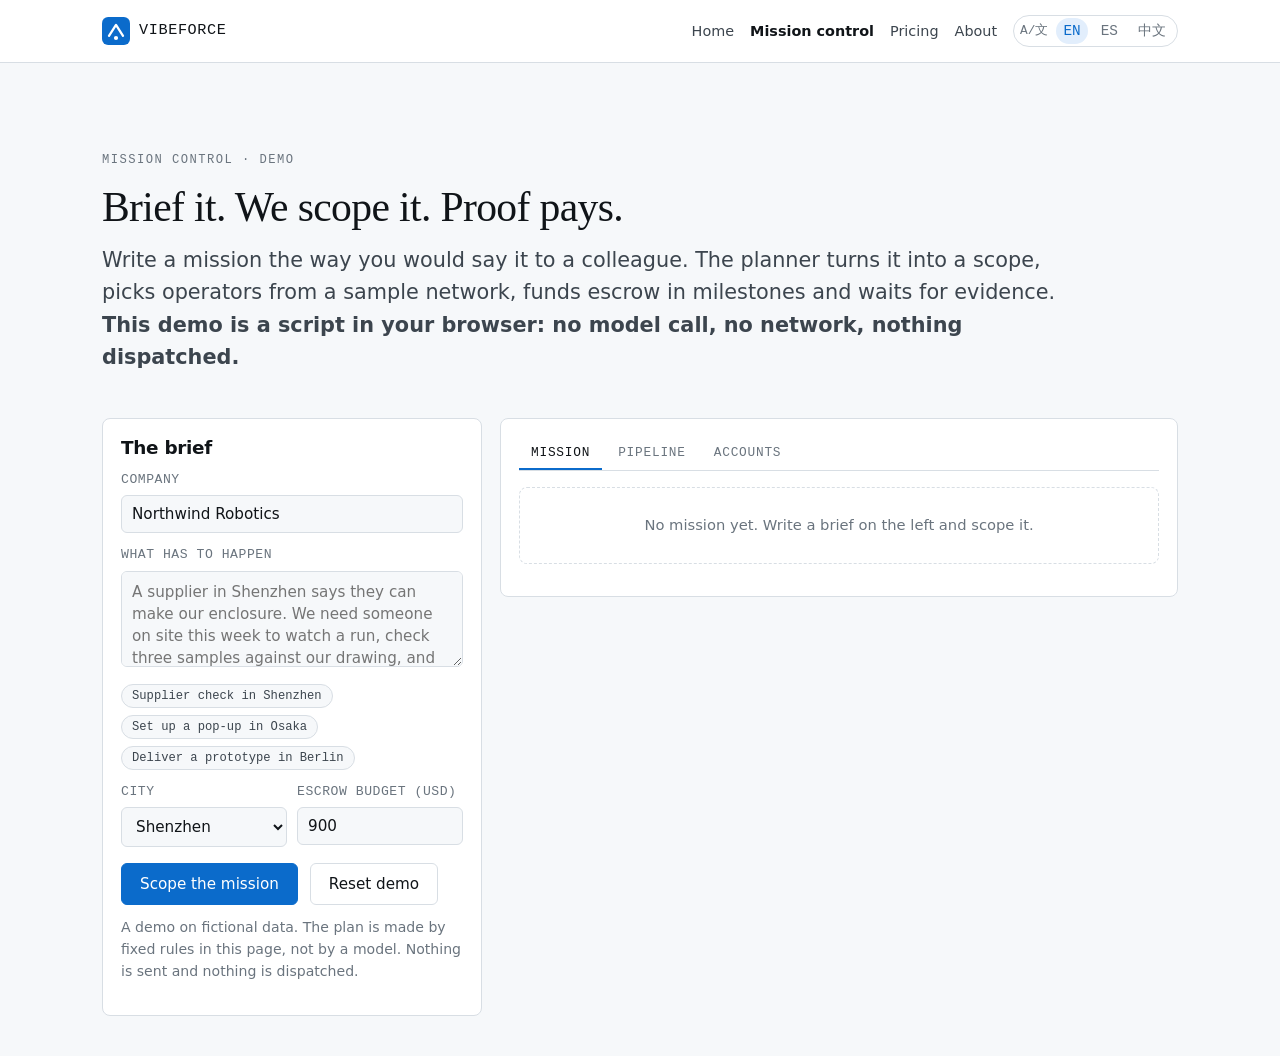
==== app/index.html @ 7dc22e91 "The site of vibeforce, from CommandAGI's seed (seed/drive/platform/org-vibeforce/sites/vibeforce) Co" ====
<!doctype html>
<html lang="en">
<head>
<meta charset="utf-8">
<meta name="viewport" content="width=device-width, initial-scale=1">
<meta http-equiv="Content-Security-Policy" content="default-src 'self'; script-src 'self'; style-src 'self' 'unsafe-inline'; img-src 'self' data:; connect-src 'none'; object-src 'none'; base-uri 'none'; form-action 'none'">
<title>Mission control | VibeForce</title>
<meta name="description" content="VibeForce mission control demo: brief a mission, get a scoped plan, a shortlist of operators, escrow milestones and an evidence pack, in your browser.">
<link rel="canonical" href="https://vibeforce.commandagi.app/app/">
<link rel="alternate" hreflang="en" href="https://vibeforce.commandagi.app/app/">
<link rel="alternate" hreflang="es" href="https://vibeforce.commandagi.app/es/app/">
<link rel="alternate" hreflang="zh-Hans" href="https://vibeforce.commandagi.app/zh/app/">
<link rel="stylesheet" href="../style.css">
<link rel="icon" href="../mark.svg" type="image/svg+xml">
</head>
<body class="app">
<a class="skip" href="#main">Skip to the content</a>
<header class="site-head">
  <div class="wrap">
    <a class="brand" href="../index.html"><img src="../mark.svg" alt="" width="28" height="28">vibeforce</a>
    <nav class="site-nav" aria-label="Site">
      <a href="../index.html">Home</a>
      <a href="index.html" aria-current="page">Mission control</a>
      <a href="../index.html#pricing">Pricing</a>
      <a href="../about.html">About</a>
      <span class="lang" aria-label="Language">
        <span class="glyph" aria-hidden="true">A/文</span>
        <a href="index.html" aria-current="true" hreflang="en" lang="en">EN</a>
        <a href="../es/app/" hreflang="es" lang="es">ES</a>
        <a href="../zh/app/" hreflang="zh-Hans" lang="zh-Hans">中文</a>
      </span>
    </nav>
  </div>
</header>

<main id="main" class="wrap">
  <section class="hero" style="padding-bottom:24px">
    <p class="eyebrow">Mission control · demo</p>
    <h1 style="font-size:clamp(1.8rem,4vw,2.6rem)">Brief it. We scope it. Proof pays.</h1>
    <p class="lede">Write a mission the way you would say it to a colleague. The planner turns it into a scope, picks operators from a sample network, funds escrow in milestones and waits for evidence. <strong>This demo is a script in your browser: no model call, no network, nothing dispatched.</strong></p>
  </section>

  <div class="mc">
    <div class="panel" aria-labelledby="brief-title">
      <h2 id="brief-title">The brief</h2>
      <label for="company">Company</label>
      <input id="company" name="company" type="text" value="Northwind Robotics" autocomplete="off" spellcheck="false">
      <label for="brief">What has to happen</label>
      <textarea id="brief" name="brief" placeholder="A supplier in Shenzhen says they can make our enclosure. We need someone on site this week to watch a run, check three samples against our drawing, and photograph the packing line."></textarea>
      <div class="chips" id="chips" aria-label="Examples"></div>
      <div class="row">
        <div>
          <label for="city">City</label>
          <select id="city"></select>
        </div>
        <div>
          <label for="budget">Escrow budget (USD)</label>
          <input id="budget" name="budget" type="number" min="50" step="50" value="900">
        </div>
      </div>
      <div class="btns" style="margin-top:16px">
        <button class="btn primary" id="plan" type="button">Scope the mission</button>
        <button class="btn" id="reset" type="button">Reset demo</button>
      </div>
      <p class="small muted" id="form-note" style="margin-top:12px"></p>
    </div>

    <div class="panel">
      <div class="tabs" role="tablist" aria-label="Views">
        <button role="tab" id="tab-plan" aria-controls="view" aria-selected="true" type="button">Mission</button>
        <button role="tab" id="tab-pipe" aria-controls="view" aria-selected="false" type="button">Pipeline</button>
        <button role="tab" id="tab-acc" aria-controls="view" aria-selected="false" type="button">Accounts</button>
      </div>
      <div id="view" role="tabpanel"></div>
    </div>
  </div>
</main>

<div class="toast" id="toast" role="status" aria-live="polite"></div>
<script src="app.js"></script>
</body>
</html>
---- style.css ----
/* VibeForce's site. One stylesheet for every page and every locale. */

:root {
  --ink: #101418;
  --ink-soft: #3c454e;
  --muted: #6a747e;
  --line: #d8dee4;
  --paper: #f6f8fa;
  --card: #ffffff;
  --soft: #eef2f5;
  --accent: #0b6bcb;
  --accent-soft: #e2eefc;
  --good: #0f7a4a;
  --warn: #a4540a;
  --bad: #a51f2f;
  --mono: ui-monospace, SFMono-Regular, "SF Mono", Menlo, Consolas, "Liberation Mono", monospace;
  --sans: system-ui, -apple-system, "Segoe UI", Roboto, "Helvetica Neue", Arial, sans-serif;
  --serif: Georgia, "Times New Roman", serif;
  --max: 1120px;
}

@media (prefers-color-scheme: dark) {
  :root {
    --ink: #eef2f6;
    --ink-soft: #c3ccd4;
    --muted: #8c98a3;
    --line: #2a323a;
    --paper: #0d1116;
    --card: #141a21;
    --soft: #1b232b;
    --accent: #5aa8ff;
    --accent-soft: #12263c;
    --good: #4cc38a;
    --warn: #e3a45a;
    --bad: #ff7a8a;
  }
}

* { box-sizing: border-box; }

html { color-scheme: light dark; }

body {
  margin: 0;
  background: var(--paper);
  color: var(--ink);
  font-family: var(--sans);
  font-size: 17px;
  line-height: 1.55;
  -webkit-text-size-adjust: 100%;
}

a { color: var(--accent); text-decoration-thickness: 1px; text-underline-offset: 2px; }
a:hover { text-decoration-thickness: 2px; }

h1, h2, h3 { line-height: 1.15; letter-spacing: -0.015em; margin: 0 0 0.5em; }
h1 { font-family: var(--serif); font-weight: 400; font-size: clamp(2.1rem, 5vw, 3.6rem); }
h2 { font-family: var(--serif); font-weight: 400; font-size: clamp(1.5rem, 3vw, 2.1rem); }
h3 { font-size: 1.05rem; }

p { margin: 0 0 1em; }

.wrap { max-width: var(--max); margin: 0 auto; padding: 0 22px; }

.skip {
  position: absolute; left: -9999px; top: 0; background: var(--card); color: var(--ink);
  padding: 10px 14px; z-index: 10; border: 1px solid var(--line);
}
.skip:focus { left: 12px; top: 12px; }

/* head */
.site-head { border-bottom: 1px solid var(--line); background: var(--card); }
.site-head .wrap { display: flex; align-items: center; gap: 18px; min-height: 62px; flex-wrap: wrap; padding-block: 8px; }
.brand { display: inline-flex; align-items: center; gap: 9px; font-family: var(--mono); font-size: 0.95rem; letter-spacing: 0.04em; text-transform: uppercase; color: var(--ink); text-decoration: none; }
.brand img { display: block; }
.site-nav { display: flex; gap: 4px 16px; flex-wrap: wrap; margin-inline-start: auto; align-items: center; }
.site-nav a { color: var(--ink-soft); text-decoration: none; font-size: 0.9rem; padding: 4px 0; }
.site-nav a:hover { color: var(--ink); text-decoration: underline; }
.site-nav a[aria-current="page"] { color: var(--ink); font-weight: 600; }

.lang { display: inline-flex; align-items: center; gap: 6px; font-family: var(--mono); font-size: 0.8rem; border: 1px solid var(--line); border-radius: 999px; padding: 2px 4px; }
.lang a { padding: 2px 7px; border-radius: 999px; color: var(--muted); text-decoration: none; }
.lang a[aria-current="true"] { background: var(--accent-soft); color: var(--accent); }
.lang .glyph { color: var(--muted); padding-inline: 2px; }

/* hero */
.hero { padding: clamp(40px, 8vw, 88px) 0 clamp(28px, 5vw, 48px); }
.hero h1 { margin-bottom: 0.3em; }
.hero h1 .thin { display: block; font-style: italic; color: var(--muted); font-size: 0.72em; }
.hero .lede { font-size: clamp(1.05rem, 2vw, 1.3rem); color: var(--ink-soft); max-width: 46em; }
.eyebrow { font-family: var(--mono); font-size: 0.76rem; letter-spacing: 0.12em; text-transform: uppercase; color: var(--muted); margin-bottom: 14px; }
.btns { display: flex; gap: 12px; flex-wrap: wrap; margin: 22px 0 10px; }
.btn { display: inline-flex; align-items: center; gap: 8px; border: 1px solid var(--line); background: var(--card); color: var(--ink); border-radius: 6px; padding: 11px 18px; font-size: 0.95rem; text-decoration: none; cursor: pointer; font-family: inherit; }
.btn:hover { border-color: var(--muted); }
.btn.primary { background: var(--accent); border-color: var(--accent); color: #fff; }
.btn.primary:hover { filter: brightness(1.06); }
.btn.small { padding: 6px 11px; font-size: 0.85rem; }
.notice { border: 1px solid var(--line); border-inline-start: 3px solid var(--accent); background: var(--card); padding: 12px 15px; border-radius: 6px; font-size: 0.9rem; color: var(--ink-soft); }

/* sections */
section { padding: clamp(28px, 5vw, 52px) 0; border-top: 1px solid var(--line); }
section:first-of-type { border-top: 0; }
.section-head { max-width: 46em; margin-bottom: 26px; }
.grid { display: grid; gap: 16px; }
.grid.two { grid-template-columns: repeat(auto-fit, minmax(280px, 1fr)); }
.grid.three { grid-template-columns: repeat(auto-fit, minmax(240px, 1fr)); }
.card { background: var(--card); border: 1px solid var(--line); border-radius: 8px; padding: 20px; }
.card h3 { margin-bottom: 6px; }
.card p { color: var(--ink-soft); font-size: 0.94rem; margin-bottom: 0; }
.card .num { font-family: var(--mono); font-size: 0.78rem; color: var(--accent); display: block; margin-bottom: 10px; }

.steps { counter-reset: step; list-style: none; padding: 0; margin: 0; display: grid; gap: 12px; }
.steps li { display: grid; grid-template-columns: 34px 1fr; gap: 12px; align-items: start; background: var(--card); border: 1px solid var(--line); border-radius: 8px; padding: 16px; }
.steps .n { font-family: var(--mono); color: var(--accent); font-size: 0.85rem; padding-top: 2px; }
.steps strong { display: block; }
.steps span.body { color: var(--ink-soft); font-size: 0.94rem; }

table { width: 100%; border-collapse: collapse; font-size: 0.92rem; }
th, td { text-align: start; padding: 9px 10px; border-bottom: 1px solid var(--line); vertical-align: top; }
th { font-family: var(--mono); font-size: 0.75rem; letter-spacing: 0.08em; text-transform: uppercase; color: var(--muted); font-weight: 500; }

.plans { display: grid; grid-template-columns: repeat(auto-fit, minmax(230px, 1fr)); gap: 16px; }
.plan { background: var(--card); border: 1px solid var(--line); border-radius: 8px; padding: 20px; display: flex; flex-direction: column; }
.plan.featured { border-color: var(--accent); box-shadow: 0 0 0 1px var(--accent) inset; }
.plan .price { font-family: var(--serif); font-size: 2rem; margin: 6px 0 2px; }
.plan .per { font-size: 0.85rem; color: var(--muted); margin-bottom: 14px; }
.plan ul { margin: 0 0 18px; padding-inline-start: 18px; color: var(--ink-soft); font-size: 0.92rem; }
.plan ul li { margin-bottom: 5px; }
.plan .btn { margin-top: auto; justify-content: center; }

details { border-bottom: 1px solid var(--line); padding: 12px 0; }
details summary { cursor: pointer; font-weight: 600; }
details p { margin: 10px 0 0; color: var(--ink-soft); }

.mono { font-family: var(--mono); font-size: 0.86em; }
.muted { color: var(--muted); }
.small { font-size: 0.88rem; }
.tag { display: inline-block; font-family: var(--mono); font-size: 0.72rem; letter-spacing: 0.06em; text-transform: uppercase; border: 1px solid var(--line); border-radius: 999px; padding: 1px 8px; color: var(--muted); }

/* footer */
.site-foot { border-top: 1px solid var(--line); background: var(--card); padding: 34px 0 44px; color: var(--ink-soft); font-size: 0.9rem; }
.site-foot .cols { display: grid; grid-template-columns: repeat(auto-fit, minmax(200px, 1fr)); gap: 22px; }
.site-foot h4 { font-family: var(--mono); font-size: 0.72rem; letter-spacing: 0.1em; text-transform: uppercase; color: var(--muted); margin: 0 0 10px; }
.site-foot ul { list-style: none; margin: 0; padding: 0; }
.site-foot li { margin-bottom: 6px; }
.site-foot a { color: var(--ink-soft); text-decoration: none; }
.site-foot a:hover { color: var(--ink); text-decoration: underline; }
.site-foot .fine { margin-top: 26px; padding-top: 18px; border-top: 1px solid var(--line); color: var(--muted); font-size: 0.82rem; }

/* the agent-team block: generated by scripts/seed/people/personas.mjs */

/* mission control (app/) */
body.app { min-height: 100vh; }
.mc { display: grid; grid-template-columns: minmax(280px, 380px) 1fr; gap: 18px; padding-bottom: 40px; align-items: start; }
@media (max-width: 880px) { .mc { grid-template-columns: 1fr; } }
.panel { background: var(--card); border: 1px solid var(--line); border-radius: 8px; padding: 18px; }
.panel h2 { font-size: 1.15rem; font-family: var(--sans); font-weight: 650; margin-bottom: 12px; }
.panel h3 { font-size: 0.95rem; }
label { display: block; font-size: 0.82rem; font-family: var(--mono); letter-spacing: 0.04em; text-transform: uppercase; color: var(--muted); margin: 12px 0 5px; }
input, textarea, select {
  width: 100%; font-family: inherit; font-size: 0.95rem; color: var(--ink); background: var(--paper);
  border: 1px solid var(--line); border-radius: 6px; padding: 9px 10px;
}
textarea { min-height: 96px; resize: vertical; line-height: 1.45; }
input:focus, textarea:focus, select:focus { outline: 2px solid var(--accent); outline-offset: 1px; }
.row { display: grid; grid-template-columns: 1fr 1fr; gap: 10px; }
.chips { display: flex; flex-wrap: wrap; gap: 7px; margin-top: 10px; }
.chip { font-family: var(--mono); font-size: 0.76rem; border: 1px solid var(--line); background: var(--paper); color: var(--ink-soft); border-radius: 999px; padding: 4px 10px; cursor: pointer; }
.chip:hover { border-color: var(--accent); color: var(--accent); }
.tabs { display: flex; gap: 4px; border-bottom: 1px solid var(--line); margin-bottom: 16px; flex-wrap: wrap; }
.tabs button { background: none; border: 0; border-bottom: 2px solid transparent; color: var(--muted); font-family: var(--mono); font-size: 0.8rem; letter-spacing: 0.06em; text-transform: uppercase; padding: 8px 12px; cursor: pointer; }
.tabs button[aria-selected="true"] { color: var(--ink); border-bottom-color: var(--accent); }
.empty { border: 1px dashed var(--line); border-radius: 8px; padding: 26px; text-align: center; color: var(--muted); font-size: 0.92rem; }

.mission { border: 1px solid var(--line); border-radius: 8px; background: var(--card); padding: 16px; margin-bottom: 12px; }
.mission .top { display: flex; gap: 10px; align-items: baseline; flex-wrap: wrap; }
.mission .id { font-family: var(--mono); font-size: 0.76rem; color: var(--muted); }
.mission h3 { margin: 4px 0 8px; }
.mission ul { margin: 6px 0 10px; padding-inline-start: 18px; font-size: 0.92rem; color: var(--ink-soft); }
.mission ul.check { list-style: none; padding-inline-start: 0; }
.mission ul.check li::before { content: "▢ "; color: var(--muted); font-family: var(--mono); }
.meta { display: flex; gap: 8px 16px; flex-wrap: wrap; font-size: 0.85rem; color: var(--muted); margin-bottom: 10px; }
.meta b { color: var(--ink-soft); font-weight: 600; }
.ops { display: grid; grid-template-columns: repeat(auto-fit, minmax(220px, 1fr)); gap: 10px; margin: 10px 0; }
.op { border: 1px solid var(--line); border-radius: 6px; padding: 12px; background: var(--paper); }
.op.pick { border-color: var(--accent); }
.op .nm { font-weight: 650; }
.op .why { font-size: 0.86rem; color: var(--ink-soft); margin-top: 4px; }
.score { font-family: var(--mono); font-size: 0.78rem; color: var(--accent); }

.board { display: grid; grid-template-columns: repeat(5, minmax(170px, 1fr)); gap: 10px; overflow-x: auto; padding-bottom: 6px; }
@media (max-width: 880px) { .board { grid-template-columns: repeat(5, minmax(210px, 1fr)); } }
.col { background: var(--soft); border: 1px solid var(--line); border-radius: 8px; padding: 10px; min-height: 120px; }
.col h4 { font-family: var(--mono); font-size: 0.72rem; letter-spacing: 0.08em; text-transform: uppercase; color: var(--muted); margin: 0 0 8px; display: flex; justify-content: space-between; }
.bcard { background: var(--card); border: 1px solid var(--line); border-radius: 6px; padding: 10px; margin-bottom: 8px; font-size: 0.85rem; }
.bcard .t { font-weight: 600; margin-bottom: 3px; }
.bcard .s { color: var(--muted); font-size: 0.78rem; }
.bcard button { margin-top: 8px; }
.timeline { list-style: none; margin: 8px 0 0; padding: 0; font-size: 0.86rem; }
.timeline li { padding: 4px 0 4px 14px; border-inline-start: 2px solid var(--line); position: relative; color: var(--ink-soft); }
.timeline li::before { content: ""; position: absolute; inset-inline-start: -5px; top: 12px; width: 8px; height: 8px; border-radius: 50%; background: var(--accent); }
.kv { display: grid; grid-template-columns: max-content 1fr; gap: 4px 14px; font-size: 0.9rem; }
.kv dt { color: var(--muted); }
.kv dd { margin: 0; }
.toast { position: fixed; inset-block-end: 18px; inset-inline: 0; margin: auto; width: max-content; max-width: 90vw; background: var(--ink); color: var(--paper); border-radius: 6px; padding: 10px 16px; font-size: 0.9rem; opacity: 0; transition: opacity 0.2s; pointer-events: none; }
.toast.show { opacity: 1; }

/* agent-team: generated by scripts/seed/people/personas.mjs */
.agent-team { max-width: 1120px; margin: 0 auto; padding: 48px 20px 72px; box-sizing: border-box; }
.agent-team * { box-sizing: border-box; }
.agent-team .at-eyebrow { margin: 0 0 8px; font-size: 0.8rem; letter-spacing: 0.08em; text-transform: uppercase; opacity: 0.75; }
.agent-team .at-lede { max-width: 44em; margin: 16px 0 0; }
.agent-team .at-group { margin-top: 40px; }
.agent-team .at-cards { display: grid; grid-template-columns: repeat(auto-fill, minmax(220px, 1fr)); gap: 28px 24px; margin-top: 16px; }
.agent-team .at-card { display: flex; flex-direction: column; gap: 6px; min-width: 0; }
.agent-team .at-card > a { color: inherit; text-decoration: none; display: flex; flex-direction: column; gap: 10px; }
.agent-team .at-card > a:hover h3 { text-decoration: underline; }
.agent-team .at-card img, .agent-team .at-profile img { width: 100%; height: auto; aspect-ratio: 4 / 5; object-fit: cover; border-radius: 10px; display: block; background: rgba(127, 127, 127, 0.15); }
.agent-team .at-card h3 { margin: 0; overflow-wrap: anywhere; }
.agent-team .at-title { margin: 0; font-weight: 600; opacity: 0.85; }
.agent-team .at-line { margin: 0; padding: 0; border: 0; background: none; }
.ai-badge { display: inline-block; vertical-align: middle; margin-left: 6px; padding: 1px 8px; border: 1px solid currentColor; border-radius: 999px; font-family: system-ui, sans-serif; font-size: 0.7rem; font-weight: 600; letter-spacing: 0.03em; line-height: 1.5; text-transform: none; white-space: nowrap; opacity: 0.85; }
.agent-team .at-note { margin: 0; font-size: 0.85rem; opacity: 0.75; }
.agent-team .at-disclosure { margin-top: 48px; padding: 20px; border: 1px solid rgba(127, 127, 127, 0.4); border-radius: 10px; }
.agent-team .at-profile { display: grid; grid-template-columns: minmax(0, 320px) minmax(0, 1fr); gap: 40px; align-items: start; }
.agent-team .at-profile h1 { margin-top: 0; overflow-wrap: anywhere; }
.agent-team .at-back { display: inline-block; margin-bottom: 24px; color: inherit; }
@media (max-width: 600px) {
  .agent-team { padding: 32px 16px 56px; }
  .agent-team .at-cards { grid-template-columns: minmax(0, 1fr); gap: 24px; }
  .agent-team .at-card > a { display: grid; grid-template-columns: 112px minmax(0, 1fr); gap: 14px; align-items: center; }
  .agent-team .at-profile { grid-template-columns: minmax(0, 1fr); gap: 24px; }
  .agent-team .at-profile img { max-width: 260px; }
}
/* end agent-team */
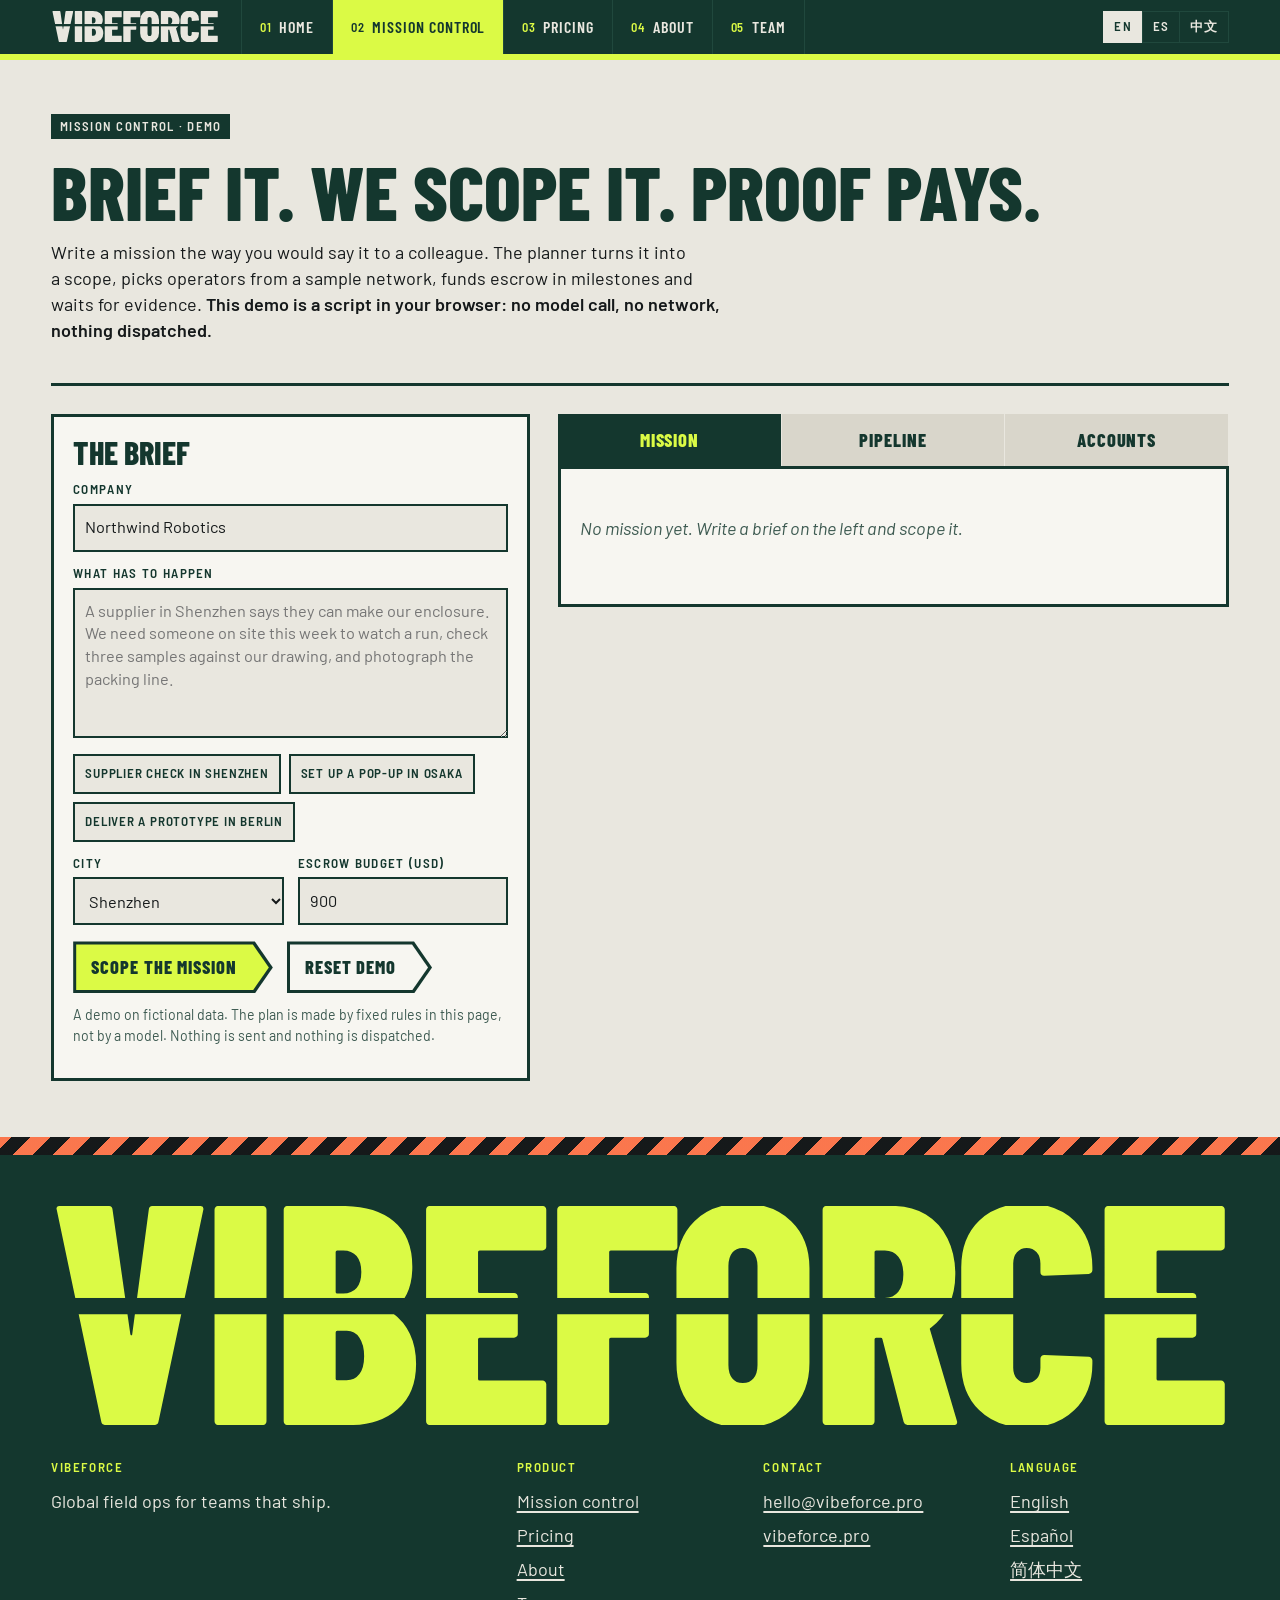
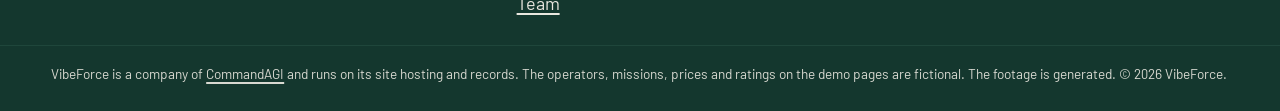
==== commit bc895ea4: "The 2027 redesign: the dispatch board Workwear and logistics-signage design (docs/design/startup-red" ====
--- a/app/index.html
+++ b/app/index.html
@@ -2,35 +2,39 @@
 <html lang="en">
 <head>
 <meta charset="utf-8">
-<meta name="viewport" content="width=device-width, initial-scale=1">
-<meta http-equiv="Content-Security-Policy" content="default-src 'self'; script-src 'self'; style-src 'self' 'unsafe-inline'; img-src 'self' data:; connect-src 'none'; object-src 'none'; base-uri 'none'; form-action 'none'">
+<meta name="viewport" content="width=device-width, initial-scale=1, viewport-fit=cover">
+<meta http-equiv="Content-Security-Policy" content="default-src 'self'; script-src 'self'; style-src 'self' 'unsafe-inline'; img-src 'self' data:; media-src 'self'; connect-src 'none'; object-src 'none'; base-uri 'none'; form-action 'none'">
 <title>Mission control | VibeForce</title>
 <meta name="description" content="VibeForce mission control demo: brief a mission, get a scoped plan, a shortlist of operators, escrow milestones and an evidence pack, in your browser.">
 <link rel="canonical" href="https://vibeforce.commandagi.app/app/">
 <link rel="alternate" hreflang="en" href="https://vibeforce.commandagi.app/app/">
 <link rel="alternate" hreflang="es" href="https://vibeforce.commandagi.app/es/app/">
 <link rel="alternate" hreflang="zh-Hans" href="https://vibeforce.commandagi.app/zh/app/">
+<meta name="theme-color" content="#14372e">
+<link rel="preload" href="../fonts/barlow-condensed-800.woff2" as="font" type="font/woff2" crossorigin>
+<link rel="preload" href="../fonts/barlow-400.woff2" as="font" type="font/woff2" crossorigin>
 <link rel="stylesheet" href="../style.css">
 <link rel="icon" href="../mark.svg" type="image/svg+xml">
+<link rel="apple-touch-icon" href="../touch-icon.png">
+<meta property="og:image" content="https://vibeforce.commandagi.app/og.png">
+<meta name="twitter:card" content="summary_large_image">
 </head>
 <body class="app">
 <a class="skip" href="#main">Skip to the content</a>
-<header class="site-head">
-  <div class="wrap">
-    <a class="brand" href="../index.html"><img src="../mark.svg" alt="" width="28" height="28">vibeforce</a>
-    <nav class="site-nav" aria-label="Site">
-      <a href="../index.html">Home</a>
-      <a href="index.html" aria-current="page">Mission control</a>
-      <a href="../index.html#pricing">Pricing</a>
-      <a href="../about.html">About</a>
-      <span class="lang" aria-label="Language">
-        <span class="glyph" aria-hidden="true">A/文</span>
-        <a href="index.html" aria-current="true" hreflang="en" lang="en">EN</a>
-        <a href="../es/app/" hreflang="es" lang="es">ES</a>
-        <a href="../zh/app/" hreflang="zh-Hans" lang="zh-Hans">中文</a>
-      </span>
-    </nav>
-  </div>
+<header class="strip">
+  <a class="brand" href="../index.html"><span class="wm" role="img" aria-label="VibeForce, home"></span></a>
+  <nav class="bays" aria-label="Site">
+    <a href="../index.html"><b>01</b>Home</a>
+    <a href="../app/" aria-current="page"><b>02</b>Mission control</a>
+    <a href="../index.html#pricing"><b>03</b>Pricing</a>
+    <a href="../about.html"><b>04</b>About</a>
+    <a href="../team.html"><b>05</b>Team</a>
+  </nav>
+  <nav class="plate" aria-label="Language">
+    <a href="../app/" aria-current="true" hreflang="en" lang="en">EN</a>
+    <a href="../es/app/" hreflang="es" lang="es">ES</a>
+    <a href="../zh/app/" hreflang="zh-Hans" lang="zh-Hans">中文</a>
+  </nav>
 </header>
 
 <main id="main" class="wrap">
@@ -78,5 +82,16 @@
 
 <div class="toast" id="toast" role="status" aria-live="polite"></div>
 <script src="app.js"></script>
+<footer class="foot">
+  <div class="haz"></div>
+  <div class="big" aria-hidden="true"><span class="wm"></span></div>
+  <div class="cols">
+    <div><h2>VibeForce</h2><p>Global field ops for teams that ship.</p></div>
+    <div><h2>Product</h2><ul><li><a href="../app/">Mission control</a></li><li><a href="../index.html#pricing">Pricing</a></li><li><a href="../about.html">About</a></li><li><a href="../team.html">Team</a></li></ul></div>
+    <div><h2>Contact</h2><ul><li><a href="mailto:hello@vibeforce.pro">hello@vibeforce.pro</a></li><li><a href="https://vibeforce.pro/">vibeforce.pro</a></li></ul></div>
+    <div><h2>Language</h2><ul><li><a href="../app/" hreflang="en" lang="en" aria-current="true">English</a></li><li><a href="../es/app/" hreflang="es" lang="es">Español</a></li><li><a href="../zh/app/" hreflang="zh-Hans" lang="zh-Hans">简体中文</a></li></ul></div>
+  </div>
+  <p class="fine">VibeForce is a company of <a href="https://commandagi.com/">CommandAGI</a> and runs on its site hosting and records. The operators, missions, prices and ratings on the demo pages are fictional. The footage is generated. © 2026 VibeForce.</p>
+</footer>
 </body>
 </html>
--- a/style.css
+++ b/style.css
@@ -1,235 +1,497 @@
-/* VibeForce's site. One stylesheet for every page and every locale. */
+/* VibeForce: the dispatch board. One stylesheet for every page and every locale; the spec is redesign/DESIGN.md.
+   Zero radius everywhere; 3 px forest rules; lime is a fill, never text on concrete. */
+
+@font-face { font-family: "Barlow Condensed"; font-weight: 800; font-display: swap; src: url("fonts/barlow-condensed-800.woff2") format("woff2"); }
+@font-face { font-family: "Barlow Condensed"; font-weight: 600; font-display: swap; src: url("fonts/barlow-condensed-600.woff2") format("woff2"); }
+@font-face { font-family: "Barlow Semi Condensed"; font-weight: 600; font-display: swap; src: url("fonts/barlow-semi-condensed-600.woff2") format("woff2"); }
+@font-face { font-family: "Barlow"; font-weight: 400; font-display: swap; src: url("fonts/barlow-400.woff2") format("woff2"); }
+@font-face { font-family: "Barlow"; font-weight: 400; font-style: italic; font-display: swap; src: url("fonts/barlow-400i.woff2") format("woff2"); }
+@font-face { font-family: "Barlow"; font-weight: 600; font-display: swap; src: url("fonts/barlow-600.woff2") format("woff2"); }
+/* Metric-matched fallbacks: the swap to Barlow does not move the page. */
+@font-face { font-family: "Barlow Condensed Fallback"; src: local("Arial"), local("Liberation Sans"); font-weight: 400 900; size-adjust: 80%; ascent-override: 100%; descent-override: 20%; }
+@font-face { font-family: "Barlow Fallback"; src: local("Arial"), local("Liberation Sans"); size-adjust: 94%; ascent-override: 100%; descent-override: 20%; }
 
 :root {
-  --ink: #101418;
-  --ink-soft: #3c454e;
-  --muted: #6a747e;
-  --line: #d8dee4;
-  --paper: #f6f8fa;
-  --card: #ffffff;
-  --soft: #eef2f5;
-  --accent: #0b6bcb;
-  --accent-soft: #e2eefc;
-  --good: #0f7a4a;
-  --warn: #a4540a;
-  --bad: #a51f2f;
-  --mono: ui-monospace, SFMono-Regular, "SF Mono", Menlo, Consolas, "Liberation Mono", monospace;
-  --sans: system-ui, -apple-system, "Segoe UI", Roboto, "Helvetica Neue", Arial, sans-serif;
-  --serif: Georgia, "Times New Roman", serif;
-  --max: 1120px;
-}
-
-@media (prefers-color-scheme: dark) {
+  --concrete: #e9e7df;
+  --concrete-2: #d9d6cb;
+  --forest: #14372e;
+  --forest-2: #1d4a3e;
+  --ink: #15191a;
+  --ink-soft: #3d5a51;
+  --lime: #dcfa43;
+  --orange: #fa774d;
+  --orange-text: #b2401b;
+  --paper: #f7f6f1;
+  --display: "Barlow Condensed", "Barlow Condensed Fallback", sans-serif;
+  --text: "Barlow", "Barlow Fallback", "PingFang SC", "Noto Sans SC", "Microsoft YaHei", sans-serif;
+  --tag: "Barlow Semi Condensed", "Barlow Condensed Fallback", "Arial Narrow", sans-serif;
+  --rule: 3px solid var(--forest);
+  --hair: 1px solid var(--concrete-2);
+  --gut: clamp(20px, 4vw, 64px);
+  --max: 1600px;
+  --hazard: repeating-linear-gradient(-45deg, var(--ink) 0 14px, var(--orange) 14px 28px);
+}
+@supports (color: oklch(0% 0 0)) {
   :root {
-    --ink: #eef2f6;
-    --ink-soft: #c3ccd4;
-    --muted: #8c98a3;
-    --line: #2a323a;
-    --paper: #0d1116;
-    --card: #141a21;
-    --soft: #1b232b;
-    --accent: #5aa8ff;
-    --accent-soft: #12263c;
-    --good: #4cc38a;
-    --warn: #e3a45a;
-    --bad: #ff7a8a;
+    --concrete: oklch(92.7% 0.011 95);
+    --concrete-2: oklch(87.5% 0.015 94);
+    --forest: oklch(30.8% 0.044 174);
+    --forest-2: oklch(37% 0.05 172);
+    --ink: oklch(21% 0.006 214);
+    --ink-soft: oklch(44.2% 0.038 173);
+    --lime: oklch(93.3% 0.198 119);
+    --orange: oklch(71.6% 0.171 38);
+    --orange-text: oklch(52.6% 0.156 37);
+    --paper: oklch(97.3% 0.007 97);
   }
 }
+@media (color-gamut: p3) {
+  :root { --lime: oklch(93.5% 0.23 120); --orange: oklch(71.6% 0.19 38); }
+}
 
 * { box-sizing: border-box; }
-
-html { color-scheme: light dark; }
-
+html { color-scheme: light; -webkit-text-size-adjust: 100%; scroll-padding-top: 72px; }
 body {
-  margin: 0;
-  background: var(--paper);
-  color: var(--ink);
-  font-family: var(--sans);
-  font-size: 17px;
-  line-height: 1.55;
-  -webkit-text-size-adjust: 100%;
-}
-
-a { color: var(--accent); text-decoration-thickness: 1px; text-underline-offset: 2px; }
-a:hover { text-decoration-thickness: 2px; }
-
-h1, h2, h3 { line-height: 1.15; letter-spacing: -0.015em; margin: 0 0 0.5em; }
-h1 { font-family: var(--serif); font-weight: 400; font-size: clamp(2.1rem, 5vw, 3.6rem); }
-h2 { font-family: var(--serif); font-weight: 400; font-size: clamp(1.5rem, 3vw, 2.1rem); }
-h3 { font-size: 1.05rem; }
-
-p { margin: 0 0 1em; }
-
-.wrap { max-width: var(--max); margin: 0 auto; padding: 0 22px; }
-
-.skip {
-  position: absolute; left: -9999px; top: 0; background: var(--card); color: var(--ink);
-  padding: 10px 14px; z-index: 10; border: 1px solid var(--line);
-}
+  margin: 0; background: var(--concrete); color: var(--ink);
+  font: 400 1.0625rem/1.45 var(--text);
+  font-variant-numeric: tabular-nums;
+}
+@media (min-width: 1100px) { body { font-size: 1.125rem; } }
+img, video, svg { display: block; max-width: 100%; }
+h1, h2, h3, h4 { margin: 0; text-wrap: balance; }
+p, li, dd { text-wrap: pretty; }
+p { margin: 0 0 0.9em; }
+a { color: var(--forest); text-decoration-thickness: 2px; text-underline-offset: 3px; }
+a:hover { text-decoration-color: var(--orange); }
+strong, b { font-weight: 600; }
+
+/* focus: an orange outline with a lime fill reads on concrete, forest and video alike */
+:focus-visible { outline: 3px solid var(--orange); outline-offset: 3px; }
+a:focus-visible, button:focus-visible, summary:focus-visible { background-color: var(--lime); color: var(--forest); }
+
+.skip { position: absolute; left: -9999px; top: 0; z-index: 50; background: var(--lime); color: var(--forest); padding: 12px 16px; font: 600 1rem var(--tag); text-transform: uppercase; }
 .skip:focus { left: 12px; top: 12px; }
-
-/* head */
-.site-head { border-bottom: 1px solid var(--line); background: var(--card); }
-.site-head .wrap { display: flex; align-items: center; gap: 18px; min-height: 62px; flex-wrap: wrap; padding-block: 8px; }
-.brand { display: inline-flex; align-items: center; gap: 9px; font-family: var(--mono); font-size: 0.95rem; letter-spacing: 0.04em; text-transform: uppercase; color: var(--ink); text-decoration: none; }
-.brand img { display: block; }
-.site-nav { display: flex; gap: 4px 16px; flex-wrap: wrap; margin-inline-start: auto; align-items: center; }
-.site-nav a { color: var(--ink-soft); text-decoration: none; font-size: 0.9rem; padding: 4px 0; }
-.site-nav a:hover { color: var(--ink); text-decoration: underline; }
-.site-nav a[aria-current="page"] { color: var(--ink); font-weight: 600; }
-
-.lang { display: inline-flex; align-items: center; gap: 6px; font-family: var(--mono); font-size: 0.8rem; border: 1px solid var(--line); border-radius: 999px; padding: 2px 4px; }
-.lang a { padding: 2px 7px; border-radius: 999px; color: var(--muted); text-decoration: none; }
-.lang a[aria-current="true"] { background: var(--accent-soft); color: var(--accent); }
-.lang .glyph { color: var(--muted); padding-inline: 2px; }
-
-/* hero */
-.hero { padding: clamp(40px, 8vw, 88px) 0 clamp(28px, 5vw, 48px); }
-.hero h1 { margin-bottom: 0.3em; }
-.hero h1 .thin { display: block; font-style: italic; color: var(--muted); font-size: 0.72em; }
-.hero .lede { font-size: clamp(1.05rem, 2vw, 1.3rem); color: var(--ink-soft); max-width: 46em; }
-.eyebrow { font-family: var(--mono); font-size: 0.76rem; letter-spacing: 0.12em; text-transform: uppercase; color: var(--muted); margin-bottom: 14px; }
-.btns { display: flex; gap: 12px; flex-wrap: wrap; margin: 22px 0 10px; }
-.btn { display: inline-flex; align-items: center; gap: 8px; border: 1px solid var(--line); background: var(--card); color: var(--ink); border-radius: 6px; padding: 11px 18px; font-size: 0.95rem; text-decoration: none; cursor: pointer; font-family: inherit; }
-.btn:hover { border-color: var(--muted); }
-.btn.primary { background: var(--accent); border-color: var(--accent); color: #fff; }
-.btn.primary:hover { filter: brightness(1.06); }
-.btn.small { padding: 6px 11px; font-size: 0.85rem; }
-.notice { border: 1px solid var(--line); border-inline-start: 3px solid var(--accent); background: var(--card); padding: 12px 15px; border-radius: 6px; font-size: 0.9rem; color: var(--ink-soft); }
-
-/* sections */
-section { padding: clamp(28px, 5vw, 52px) 0; border-top: 1px solid var(--line); }
-section:first-of-type { border-top: 0; }
-.section-head { max-width: 46em; margin-bottom: 26px; }
-.grid { display: grid; gap: 16px; }
-.grid.two { grid-template-columns: repeat(auto-fit, minmax(280px, 1fr)); }
-.grid.three { grid-template-columns: repeat(auto-fit, minmax(240px, 1fr)); }
-.card { background: var(--card); border: 1px solid var(--line); border-radius: 8px; padding: 20px; }
-.card h3 { margin-bottom: 6px; }
-.card p { color: var(--ink-soft); font-size: 0.94rem; margin-bottom: 0; }
-.card .num { font-family: var(--mono); font-size: 0.78rem; color: var(--accent); display: block; margin-bottom: 10px; }
-
-.steps { counter-reset: step; list-style: none; padding: 0; margin: 0; display: grid; gap: 12px; }
-.steps li { display: grid; grid-template-columns: 34px 1fr; gap: 12px; align-items: start; background: var(--card); border: 1px solid var(--line); border-radius: 8px; padding: 16px; }
-.steps .n { font-family: var(--mono); color: var(--accent); font-size: 0.85rem; padding-top: 2px; }
-.steps strong { display: block; }
-.steps span.body { color: var(--ink-soft); font-size: 0.94rem; }
-
-table { width: 100%; border-collapse: collapse; font-size: 0.92rem; }
-th, td { text-align: start; padding: 9px 10px; border-bottom: 1px solid var(--line); vertical-align: top; }
-th { font-family: var(--mono); font-size: 0.75rem; letter-spacing: 0.08em; text-transform: uppercase; color: var(--muted); font-weight: 500; }
-
-.plans { display: grid; grid-template-columns: repeat(auto-fit, minmax(230px, 1fr)); gap: 16px; }
-.plan { background: var(--card); border: 1px solid var(--line); border-radius: 8px; padding: 20px; display: flex; flex-direction: column; }
-.plan.featured { border-color: var(--accent); box-shadow: 0 0 0 1px var(--accent) inset; }
-.plan .price { font-family: var(--serif); font-size: 2rem; margin: 6px 0 2px; }
-.plan .per { font-size: 0.85rem; color: var(--muted); margin-bottom: 14px; }
-.plan ul { margin: 0 0 18px; padding-inline-start: 18px; color: var(--ink-soft); font-size: 0.92rem; }
-.plan ul li { margin-bottom: 5px; }
-.plan .btn { margin-top: auto; justify-content: center; }
-
-details { border-bottom: 1px solid var(--line); padding: 12px 0; }
-details summary { cursor: pointer; font-weight: 600; }
-details p { margin: 10px 0 0; color: var(--ink-soft); }
-
-.mono { font-family: var(--mono); font-size: 0.86em; }
-.muted { color: var(--muted); }
+.sr { position: absolute; width: 1px; height: 1px; overflow: hidden; clip-path: inset(50%); white-space: nowrap; }
+
+.wrap { max-width: var(--max); margin: 0 auto; padding-inline: var(--gut); }
+
+/* ── the signage strip (top) and the dispatch bar (bottom, on a phone) ──────────────────────────────────────── */
+.strip {
+  position: sticky; top: 0; z-index: 30;
+  display: flex; align-items: stretch; gap: 0;
+  background: var(--forest); color: var(--concrete);
+  border-bottom: 6px solid var(--lime);
+  min-height: 60px;
+}
+.brand { display: flex; align-items: center; padding: 0 22px 0 var(--gut); color: var(--concrete); text-decoration: none; border-right: 1px solid var(--forest-2); }
+.wm {
+  display: block; width: 168px; aspect-ratio: 3765 / 700; background: currentColor;
+  -webkit-mask: url("wordmark.svg") center / contain no-repeat; mask: url("wordmark.svg") center / contain no-repeat;
+}
+.brand:hover .wm, .brand:focus-visible .wm { color: var(--lime); }
+.brand:focus-visible { background: var(--forest-2); }
+.bays { display: flex; flex: 1; }
+.bays a {
+  display: flex; align-items: center; gap: 8px; padding: 0 18px;
+  color: var(--concrete); text-decoration: none; border-right: 1px solid var(--forest-2);
+  font: 600 1rem/1 var(--display); letter-spacing: 0.06em; text-transform: uppercase; white-space: nowrap;
+}
+.bays a b { font: 600 0.78rem/1 var(--tag); color: var(--lime); letter-spacing: 0.04em; }
+.bays a:hover { background: var(--forest-2); }
+.bays a[aria-current="page"] { background: var(--lime); color: var(--forest); }
+.bays a[aria-current="page"] b { color: var(--forest); }
+.plate { display: flex; margin-left: auto; align-items: center; padding-inline: 12px var(--gut); gap: 0; }
+.plate a {
+  font: 600 0.82rem/1 var(--tag); letter-spacing: 0.08em; color: var(--concrete); text-decoration: none;
+  padding: 8px 10px; border: 1px solid var(--forest-2); margin-left: -1px;
+}
+.plate a[aria-current="true"] { background: var(--concrete); color: var(--forest); border-color: var(--concrete); }
+
+@media (max-width: 860px) {
+  .strip { min-height: 52px; }
+  .brand { padding-inline: 20px 16px; }
+  .wm { width: 132px; }
+  .bays {
+    position: fixed; z-index: 40; left: 0; right: 0; bottom: 0;
+    background: var(--forest); border-top: 6px solid var(--lime);
+    padding-bottom: env(safe-area-inset-bottom);
+  }
+  .bays a {
+    flex: 1 1 0; min-width: 0; min-height: 58px; padding: 6px 4px;
+    flex-direction: column; justify-content: center; gap: 4px; text-align: center;
+    white-space: normal; font-size: 0.8rem; letter-spacing: 0.03em; line-height: 1.05;
+  }
+  .bays a:last-child { border-right: 0; }
+  body { padding-bottom: 72px; }
+  .plate { padding-right: 14px; }
+  .plate a { padding: 7px 8px; }
+}
+@media (max-width: 360px) { .wm { width: 108px; } .bays a { font-size: 0.72rem; } .plate a { padding: 7px 6px; } }
+
+/* ── signs (buttons) ─────────────────────────────────────────────────────────────────────────────────────────── */
+.btns { display: flex; flex-wrap: wrap; gap: 14px; }
+.btn {
+  --edge: 18px; --fill: var(--paper); --line: var(--forest);
+  position: relative; isolation: isolate;
+  display: inline-flex; align-items: center; gap: 10px; min-height: 52px;
+  padding: 0 calc(var(--edge) + 18px) 0 18px;
+  background: var(--line); color: var(--forest);
+  clip-path: polygon(0 0, calc(100% - var(--edge)) 0, 100% 50%, calc(100% - var(--edge)) 100%, 0 100%);
+  font: 800 1.15rem/1 var(--display); letter-spacing: 0.05em; text-transform: uppercase; text-decoration: none;
+  border: 0; cursor: pointer; transition: transform 90ms steps(2);
+}
+/* the sign's face: the same chevron, 3 px inside, so the rule follows the point */
+.btn::before {
+  content: ""; position: absolute; z-index: -1; inset: 3px 4px 3px 3px; background: var(--fill);
+  clip-path: polygon(0 0, calc(100% - var(--edge) + 2px) 0, 100% 50%, calc(100% - var(--edge) + 2px) 100%, 0 100%);
+}
+.btn:hover { --fill: var(--concrete-2); }
+.btn:active { transform: translateY(2px); }
+.btn.primary { --fill: var(--lime); }
+.btn.primary:hover { --fill: var(--forest); color: var(--lime); }
+.btn:focus-visible { outline: none; --fill: var(--orange); --line: var(--ink); color: var(--ink); background: var(--line); }
+.btn.small { min-height: 40px; font-size: 0.95rem; --edge: 12px; padding-left: 12px; }
+.btn[disabled] { opacity: 0.45; cursor: not-allowed; }
+.on-forest .btn { --fill: var(--forest); --line: var(--concrete); color: var(--concrete); }
+.on-forest .btn.primary { --fill: var(--lime); --line: var(--lime); color: var(--forest); }
+.on-forest .btn.primary:hover { --fill: var(--concrete); --line: var(--concrete); color: var(--forest); }
+
+/* tags: the equipment-tag label used for every small caption */
+.tagline, .eyebrow {
+  display: inline-block; font: 600 0.8rem/1 var(--tag); letter-spacing: 0.1em; text-transform: uppercase;
+  padding: 6px 9px; background: var(--forest); color: var(--concrete); margin: 0 0 18px;
+}
+.illus { background: var(--orange); color: var(--ink); }
+.gen { font: 600 0.72rem/1.2 var(--tag); letter-spacing: 0.08em; text-transform: uppercase; }
+
+/* ── landing: hero ───────────────────────────────────────────────────────────────────────────────────────────── */
+.hero-bay {
+  display: grid; grid-template-columns: minmax(0, 7fr) minmax(0, 5fr); gap: 0;
+  border-bottom: var(--rule); min-height: calc(100svh - 66px);
+}
+.hero-type { padding: clamp(28px, 5vw, 72px) var(--gut) clamp(28px, 4vw, 56px); display: flex; flex-direction: column; }
+.bayno { font: 600 0.85rem/1 var(--tag); letter-spacing: 0.12em; text-transform: uppercase; display: flex; gap: 12px; align-items: center; color: var(--forest); }
+.bayno::before { content: ""; width: 42px; height: 14px; background: var(--hazard); }
+.mega {
+  font: 800 clamp(4.2rem, 11.2vw, 14rem)/0.84 var(--display); text-transform: uppercase; letter-spacing: -0.005em;
+  color: var(--forest); margin: auto 0 0.18em; padding-top: 0.5em;
+}
+.mega .tape { display: inline-block; background: var(--lime); padding: 0.02em 0.08em 0; margin-left: -0.08em; box-shadow: inset 0 -0.14em 0 rgb(0 0 0 / 0.06); }
+.mega + .sub { font: 600 clamp(1.5rem, 2.6vw, 2.6rem)/1.05 var(--display); text-transform: uppercase; letter-spacing: 0.02em; color: var(--ink); margin-bottom: 0.9em; }
+.hero-type .lede { max-width: 46ch; font-size: 1.12em; margin-bottom: 1.4em; }
+.notice { font-size: 0.92rem; max-width: 60ch; margin: 22px 0 0; padding: 10px 0 0 14px; border-left: 6px solid var(--orange); }
+.notice strong { font-family: var(--tag); text-transform: uppercase; letter-spacing: 0.06em; font-size: 0.88em; }
+
+.hero-clip { position: relative; background: var(--forest); border-left: var(--rule); overflow: hidden; }
+.hero-clip video, .hero-clip img, .full video, .full img { position: absolute; inset: 0; width: 100%; height: 100%; object-fit: cover; }
+.clip-cap { position: absolute; z-index: 2; left: 0; bottom: 0; background: var(--ink); color: var(--concrete); padding: 7px 10px; }
+.hero-clip .mark-tl { position: absolute; z-index: 2; top: 16px; right: 16px; background: var(--lime); color: var(--forest); padding: 6px 9px; font: 600 0.8rem/1 var(--tag); letter-spacing: 0.1em; text-transform: uppercase; }
+
+@media (max-width: 860px) {
+  .hero-bay { grid-template-columns: 1fr; min-height: 0; }
+  .hero-clip { border-left: 0; border-top: var(--rule); aspect-ratio: 4 / 3; }
+  .mega { margin-top: 0.3em; padding-top: 0; }
+}
+@media (max-width: 420px) { .mega { font-size: 18.4vw; } .hero-clip { aspect-ratio: 1; } }
+
+/* ── shared section scaffolding ──────────────────────────────────────────────────────────────────────────────── */
+.bay { padding: clamp(56px, 8vw, 128px) 0; border-bottom: var(--rule); }
+.bay-head { display: grid; grid-template-columns: minmax(0, 5fr) minmax(0, 7fr); gap: 24px 48px; align-items: end; margin-bottom: clamp(32px, 4vw, 64px); }
+.bay-head h2, .h2 { font: 800 clamp(2.6rem, 6vw, 6.4rem)/0.88 var(--display); text-transform: uppercase; color: var(--forest); }
+.bay-head p { max-width: 52ch; margin: 0; font-size: 1.08em; }
+@media (max-width: 860px) { .bay-head { grid-template-columns: 1fr; } }
+
+/* ── the manifest (signature) ────────────────────────────────────────────────────────────────────────────────── */
+.dispatch { background: var(--forest); color: var(--concrete); border-bottom: 6px solid var(--lime); }
+.dispatch .bay-head h2 { color: var(--concrete); }
+.dispatch .bayno { color: var(--lime); }
+.dispatch .bayno::before { background: repeating-linear-gradient(-45deg, var(--lime) 0 14px, var(--forest) 14px 28px); }
+.desk { display: grid; grid-template-columns: minmax(0, 4fr) minmax(0, 8fr); gap: clamp(24px, 3vw, 48px); align-items: start; }
+.jobs { border: 0; margin: 0; padding: 0; display: grid; gap: 10px; }
+.jobs legend { font: 600 0.85rem/1 var(--tag); letter-spacing: 0.1em; text-transform: uppercase; color: var(--lime); margin-bottom: 14px; padding: 0; }
+.job { margin: 0; color: var(--concrete); font: inherit; letter-spacing: 0; text-transform: none; position: relative; display: grid; grid-template-columns: 22px 1fr; gap: 14px; align-items: center; padding: 16px 16px 16px 18px; border: 2px solid var(--forest-2); cursor: pointer; background: var(--forest); }
+.job::before { content: ""; width: 14px; height: 14px; border-radius: 50%; box-shadow: 0 0 0 2px var(--concrete); background: var(--forest); justify-self: center; } /* the punched hole of a tag */
+.job input { position: absolute; opacity: 0; inset: 0; cursor: pointer; margin: 0; }
+.job b { font: 800 1.35rem/1 var(--display); text-transform: uppercase; letter-spacing: 0.03em; display: block; }
+.job span span { font: 600 0.8rem/1.2 var(--tag); letter-spacing: 0.08em; text-transform: uppercase; opacity: 0.8; }
+.job:has(input:checked) { background: var(--lime); color: var(--forest); border-color: var(--lime); }
+.job:has(input:checked)::before { background: var(--forest); box-shadow: 0 0 0 2px var(--forest); }
+.job:has(input:focus-visible) { outline: 3px solid var(--orange); outline-offset: 3px; }
+.desk .btn { margin-top: 18px; width: 100%; justify-content: center; }
+
+.manifest { background: var(--paper); color: var(--ink); position: relative; box-shadow: 10px 10px 0 var(--forest-2); }
+.manifest > header { display: flex; justify-content: space-between; align-items: center; gap: 12px; padding: 14px 18px; border-bottom: var(--rule); flex-wrap: wrap; }
+.manifest > header h3 { font: 800 1.5rem/1 var(--display); text-transform: uppercase; color: var(--forest); letter-spacing: 0.03em; }
+.manifest > header .no { font: 600 0.9rem/1 var(--tag); letter-spacing: 0.08em; }
+.manifest ol { list-style: none; margin: 0; padding: 0; counter-reset: line; }
+.manifest #mf > li {
+  counter-increment: line; position: relative;
+  display: grid; grid-template-columns: 52px 150px minmax(0, 1fr); align-items: baseline;
+  border-bottom: var(--hair); padding: 14px 18px 14px 0; min-height: 58px;
+}
+.manifest #mf > li::before { content: counter(line, decimal-leading-zero); font: 600 0.8rem/1 var(--tag); color: var(--ink-soft); padding-left: 18px; }
+.manifest #mf > li > span { font: 600 0.82rem/1.2 var(--tag); letter-spacing: 0.1em; text-transform: uppercase; color: var(--forest); }
+.manifest #mf > li > output, .manifest #mf > li > div { font-size: 1.02rem; display: block; }
+.manifest #mf > li.stamped::after {
+  content: ""; position: absolute; left: 0; top: 0; bottom: 0; width: 6px; background: var(--lime);
+  animation: tape 260ms steps(4) both;
+}
+.manifest #mf > li[data-k="approval"] output { font: 800 1.35rem/1 var(--display); text-transform: uppercase; color: var(--orange-text); letter-spacing: 0.03em; }
+.manifest #mf > li.pending output { color: var(--ink-soft); font-style: italic; }
+.manifest footer { padding: 12px 18px; display: flex; gap: 10px; align-items: center; justify-content: space-between; flex-wrap: wrap; font-size: 0.86rem; }
+.chips-out { display: flex; flex-wrap: wrap; gap: 6px; }
+.chips-out i { font: 600 0.78rem/1 var(--tag); font-style: normal; letter-spacing: 0.06em; text-transform: uppercase; padding: 5px 7px; border: 2px solid var(--forest); }
+.ev { display: grid; gap: 4px; margin: 0; padding: 0; list-style: none; }
+.ev i { font-style: normal; display: inline-block; width: 1.4em; font-weight: 600; color: var(--forest); }
+.js #mf > li.wait { opacity: 0.28; }
+.js #mf > li.wait output { visibility: hidden; }
+@keyframes tape { from { transform: scaleY(0); transform-origin: top; } to { transform: scaleY(1); transform-origin: top; } }
+@keyframes stamp { from { transform: translateY(-3px); opacity: 0; } to { transform: none; opacity: 1; } }
+.manifest #mf > li.stamped output { animation: stamp 140ms steps(3) both; }
+@media (max-width: 960px) { .desk { grid-template-columns: 1fr; } .jobs { grid-template-columns: repeat(3, minmax(0, 1fr)); } }
+@media (max-width: 640px) {
+  .jobs { grid-template-columns: 1fr; }
+  .manifest { box-shadow: 6px 6px 0 var(--forest-2); }
+  .manifest #mf > li { grid-template-columns: 40px minmax(0, 1fr); row-gap: 6px; padding-right: 14px; }
+  .manifest #mf > li > output, .manifest #mf > li > div { grid-column: 2; }
+}
+
+/* ── full-screen clip sections ──────────────────────────────────────────────────────────────────────────────── */
+.full { position: relative; min-height: 100svh; display: grid; align-items: end; overflow: hidden; background: var(--forest); color: var(--paper); border-bottom: var(--rule); }
+.full::before { content: ""; position: absolute; inset: 0; z-index: 1; background: linear-gradient(to top, rgb(10 24 20 / 0.82), rgb(10 24 20 / 0) 62%); }
+.full .over { position: relative; z-index: 2; padding: 0 var(--gut) clamp(40px, 7vw, 110px); max-width: var(--max); width: 100%; margin: 0 auto; }
+.full h2 { font: 800 clamp(3.2rem, 10vw, 12rem)/0.84 var(--display); text-transform: uppercase; color: var(--paper); max-width: 11ch; }
+.full h2 em { font-style: normal; color: var(--lime); }
+.full .facts { display: flex; flex-wrap: wrap; gap: 0; margin: 28px 0 0; padding: 0; list-style: none; }
+.full .facts li { font: 600 clamp(1rem, 1.6vw, 1.4rem)/1 var(--tag); letter-spacing: 0.08em; text-transform: uppercase; padding: 12px 16px; border: 2px solid var(--paper); margin: 0 -2px -2px 0; background: rgb(10 24 20 / 0.5); }
+.full .clip-cap { left: auto; right: 0; bottom: 0; top: auto; }
+.full p.lead { font-size: clamp(1.05rem, 1.5vw, 1.35rem); max-width: 40ch; margin: 22px 0 0; }
+
+/* ── the route (how it works): five stops on one line, drawn by scroll ──────────────────────────────────────── */
+.route-box { position: relative; }
+.route { list-style: none; margin: 0; padding: 0; display: grid; grid-template-columns: repeat(5, minmax(0, 1fr)); }
+.route-box::before { content: ""; position: absolute; left: 0; right: 0; top: 27px; height: 10px; background: var(--concrete-2); }
+.route-box .line { position: absolute; left: 0; right: 0; top: 27px; height: 10px; background: var(--forest); transform-origin: left; }
+.route li { position: relative; padding: 0 22px 0 0; }
+.route .stop { position: relative; z-index: 1; display: grid; place-items: center; width: 64px; height: 64px; background: var(--lime); color: var(--forest); box-shadow: inset 0 0 0 4px var(--forest); font: 800 1.6rem/1 var(--display); margin-bottom: 22px; }
+.route h3 { font: 800 clamp(1.6rem, 2.4vw, 2.4rem)/0.95 var(--display); text-transform: uppercase; color: var(--forest); margin-bottom: 10px; }
+.route p { margin: 0; max-width: 30ch; }
+@supports (animation-timeline: view()) {
+  @media (prefers-reduced-motion: no-preference) {
+    .route-box .line { animation: draw linear both; animation-timeline: view(); animation-range: entry 60% cover 55%; }
+    .route .stop { animation: lit linear both; animation-timeline: view(); animation-range: entry 80% cover 45%; }
+  }
+}
+@keyframes draw { from { transform: scaleX(0); } to { transform: scaleX(1); } }
+@keyframes lit { from { background: var(--paper); } to { background: var(--lime); } }
+@media (max-width: 860px) {
+  .route { grid-template-columns: 1fr; gap: 30px; }
+  .route-box::before, .route-box .line { left: 27px; right: auto; top: 0; bottom: 0; width: 10px; height: auto; }
+  .route-box .line { transform-origin: top; }
+  .route li { display: grid; grid-template-columns: 64px 1fr; column-gap: 20px; padding: 0; }
+  .route .stop { margin: 0; grid-row: span 2; }
+  @keyframes draw { from { transform: scaleY(0); } to { transform: scaleY(1); } }
+}
+
+/* ── the rail: six equipment tags ────────────────────────────────────────────────────────────────────────────── */
+.rail { position: relative; display: grid; grid-template-columns: repeat(3, minmax(0, 1fr)); gap: 56px clamp(18px, 2.4vw, 36px); padding-top: 34px; }
+.rail::before { content: ""; position: absolute; left: calc(-1 * var(--gut) / 2); right: calc(-1 * var(--gut) / 2); top: 0; height: 12px; background: var(--forest); box-shadow: 0 56px 0 -12px transparent; }
+.tag-card { position: relative; background: var(--paper); padding: 46px 22px 22px; box-shadow: inset 0 0 0 3px var(--forest); transform-origin: 50% -22px; transition: transform 300ms cubic-bezier(.3,1.6,.5,1); }
+.tag-card::before { content: ""; position: absolute; left: 50%; top: -34px; width: 3px; height: 40px; background: var(--forest); transform: translateX(-50%); } /* the string to the rail */
+.tag-card::after { content: ""; position: absolute; left: 50%; top: 14px; width: 16px; height: 16px; border-radius: 50%; background: var(--concrete); box-shadow: inset 0 0 0 3px var(--forest); transform: translateX(-50%); } /* the punched hole */
+.tag-card:nth-child(odd) { transform: rotate(-1.4deg); }
+.tag-card:nth-child(3n) { transform: rotate(1.1deg); }
+.tag-card:hover { transform: rotate(0); }
+.tag-card .code { font: 600 0.8rem/1 var(--tag); letter-spacing: 0.1em; text-transform: uppercase; display: flex; justify-content: space-between; border-bottom: var(--hair); padding-bottom: 10px; margin-bottom: 14px; color: var(--ink-soft); }
+.tag-card h3 { font: 800 clamp(1.7rem, 2.4vw, 2.3rem)/0.95 var(--display); text-transform: uppercase; color: var(--forest); margin-bottom: 10px; }
+.tag-card p { margin: 0; }
+.tag-card.hot { background: var(--lime); }
+@media (max-width: 960px) { .rail { grid-template-columns: repeat(2, minmax(0, 1fr)); } }
+@media (max-width: 560px) { .rail { grid-template-columns: 1fr; } .tag-card, .tag-card:nth-child(odd), .tag-card:nth-child(3n) { transform: none; } }
+
+/* ── the ladder: four ranks as sleeve chevrons ──────────────────────────────────────────────────────────────── */
+.ladder { display: grid; grid-template-columns: repeat(4, minmax(0, 1fr)); border-top: var(--rule); }
+.rank { padding: 26px 22px 6px 0; border-right: var(--hair); padding-left: 22px; }
+.rank:first-child { padding-left: 0; }
+.rank:last-child { border-right: 0; }
+.rank svg { width: 88px; height: 96px; margin-bottom: 18px; }
+.rank h3 { font: 800 clamp(1.6rem, 2.2vw, 2.2rem)/0.95 var(--display); text-transform: uppercase; color: var(--forest); margin-bottom: 8px; }
+.rank p { margin: 0; }
+@media (max-width: 860px) {
+  .ladder { grid-template-columns: 1fr 1fr; }
+  .rank { border-right: 0; border-bottom: var(--hair); padding-left: 0; }
+  .rank:nth-child(odd) { padding-right: 16px; } .rank:nth-child(even) { padding-left: 16px; border-left: var(--hair); }
+}
+@media (max-width: 420px) { .ladder { grid-template-columns: 1fr; } .rank:nth-child(even) { padding-left: 0; border-left: 0; } .rank { display: grid; grid-template-columns: 72px 1fr; column-gap: 16px; } .rank svg { width: 64px; height: 72px; grid-row: span 2; } }
+
+/* ── the tariff board (pricing) ─────────────────────────────────────────────────────────────────────────────── */
+.tariff { display: grid; grid-template-columns: repeat(3, minmax(0, 1fr)); border: var(--rule); background: var(--paper); }
+.tariff .plan { padding: 26px 26px 30px; border-right: var(--rule); display: flex; flex-direction: column; }
+.tariff .plan:last-child { border-right: 0; }
+.tariff .plan h3 { font: 600 1rem/1 var(--tag); letter-spacing: 0.12em; text-transform: uppercase; display: flex; justify-content: space-between; border-bottom: var(--hair); padding-bottom: 12px; }
+.tariff .price { font: 800 clamp(3.8rem, 7vw, 7rem)/0.9 var(--display); color: var(--forest); margin: 20px 0 2px; }
+.tariff .price.words { font-size: clamp(2.6rem, 4.4vw, 4.4rem); text-transform: uppercase; }
+.tariff .per { font: 600 0.85rem/1 var(--tag); letter-spacing: 0.08em; text-transform: uppercase; color: var(--ink-soft); margin-bottom: 22px; }
+.tariff ul { list-style: none; margin: 0 0 26px; padding: 0; flex: 1; }
+.tariff li { padding: 9px 0; border-top: var(--hair); display: flex; gap: 10px; }
+.tariff li::before { content: ""; flex: none; width: 10px; height: 10px; margin-top: 0.45em; background: var(--forest); }
+.tariff .featured { background: var(--lime); }
+.tariff .featured li { border-color: rgb(20 55 46 / 0.25); }
+.fineprint { font-size: 0.9rem; margin-top: 16px; max-width: 72ch; }
+@media (max-width: 860px) { .tariff { grid-template-columns: 1fr; } .tariff .plan { border-right: 0; border-bottom: var(--rule); } .tariff .plan:last-child { border-bottom: 0; } }
+
+/* ── field notes (questions) ─────────────────────────────────────────────────────────────────────────────────── */
+.notes { border-top: var(--rule); max-width: 1100px; }
+details { border-bottom: var(--hair); }
+details summary {
+  list-style: none; cursor: pointer; display: grid; grid-template-columns: 1fr 40px; gap: 16px; align-items: center;
+  padding: 20px 0; font: 600 clamp(1.25rem, 2vw, 1.75rem)/1.1 var(--display); text-transform: uppercase; color: var(--forest); letter-spacing: 0.02em;
+}
+details summary::-webkit-details-marker { display: none; }
+details summary::after { content: "+"; display: grid; place-items: center; width: 40px; height: 40px; background: var(--forest); color: var(--lime); font: 800 1.6rem/1 var(--display); }
+details[open] summary::after { content: "−"; background: var(--lime); color: var(--forest); }
+details p { max-width: 68ch; margin: 0 0 22px; }
+
+/* ── footer ─────────────────────────────────────────────────────────────────────────────────────────────────── */
+.foot { background: var(--forest); color: var(--concrete); margin-top: 0; }
+.foot .haz { height: 18px; background: var(--hazard); }
+.foot .big { color: var(--lime); padding: clamp(28px, 4vw, 56px) var(--gut) 0; max-width: var(--max); margin: 0 auto; }
+.foot .big .wm { width: 100%; }
+.foot .cols { display: grid; grid-template-columns: 2fr 1fr 1fr 1fr; gap: 28px; padding: 36px var(--gut) 20px; max-width: var(--max); margin: 0 auto; }
+.foot h2 { font: 600 0.82rem/1 var(--tag); letter-spacing: 0.12em; text-transform: uppercase; color: var(--lime); margin-bottom: 14px; }
+.foot ul { list-style: none; margin: 0; padding: 0; }
+.foot li { margin: 0 0 8px; }
+.foot a { color: var(--concrete); }
+.foot a:hover { color: var(--lime); }
+.foot .fine { font-size: 0.85rem; padding: 18px var(--gut) 28px; max-width: var(--max); margin: 0 auto; border-top: 1px solid var(--forest-2); opacity: 0.92; }
+@media (max-width: 760px) { .foot .cols { grid-template-columns: 1fr 1fr; } .foot .cols > :first-child { grid-column: 1 / -1; } }
+
+/* ── inner pages (about, team): the same signage, set as a manual ───────────────────────────────────────────── */
+main.page { max-width: var(--max); margin: 0 auto; padding: clamp(32px, 6vw, 88px) var(--gut) clamp(48px, 7vw, 96px); }
+main.page .hero { border-bottom: var(--rule); padding-bottom: clamp(24px, 4vw, 56px); margin-bottom: clamp(24px, 4vw, 48px); }
+main.page .hero h1 { font: 800 clamp(3rem, 8vw, 8.4rem)/0.86 var(--display); text-transform: uppercase; color: var(--forest); max-width: 14ch; margin-bottom: 22px; }
+main.page .hero .lede { font-size: 1.15em; max-width: 56ch; }
+main.page section { display: grid; grid-template-columns: minmax(0, 4fr) minmax(0, 8fr); gap: 12px 48px; padding: 28px 0; border-bottom: var(--hair); }
+main.page section > h2 { font: 800 clamp(1.8rem, 3vw, 2.8rem)/0.92 var(--display); text-transform: uppercase; color: var(--forest); grid-column: 1; }
+main.page section > :not(h2) { grid-column: 2; max-width: 68ch; }
+main.page section ul { padding-left: 1.1em; }
+main.page section li { margin-bottom: 6px; }
+main.page .grid { display: grid; grid-template-columns: 1fr 1fr; gap: 16px; }
+main.page .card { background: var(--paper); padding: 20px 20px 8px; box-shadow: inset 0 0 0 3px var(--forest); }
+main.page .card h3 { font: 800 1.6rem/1 var(--display); text-transform: uppercase; color: var(--forest); margin-bottom: 8px; }
+@media (max-width: 760px) { main.page section { grid-template-columns: 1fr; } main.page section > * { grid-column: 1 !important; } main.page .grid { grid-template-columns: 1fr; } }
+
+/* team */
+main.agent-team { max-width: var(--max); margin: 0 auto; padding: clamp(32px, 6vw, 88px) var(--gut) clamp(48px, 7vw, 96px); }
+main.agent-team > h1, main.agent-team .at-profile h1 { font: 800 clamp(3rem, 8vw, 8rem)/0.86 var(--display); text-transform: uppercase; color: var(--forest); margin-bottom: 18px; }
+main.agent-team .at-profile h1 { font-size: clamp(2.6rem, 6vw, 5.6rem); }
+main.agent-team .at-eyebrow { display: inline-block; font: 600 0.8rem/1 var(--tag); letter-spacing: 0.1em; text-transform: uppercase; padding: 6px 9px; background: var(--forest); color: var(--concrete); margin: 0 0 18px; }
+main.agent-team .at-lede { font-size: 1.12em; max-width: 60ch; padding-bottom: 28px; border-bottom: var(--rule); margin-bottom: 36px; }
+main.agent-team .at-group { margin-bottom: 48px; }
+main.agent-team .at-group > h2, main.agent-team .at-disclosure h2, main.agent-team .at-profile h2 { font: 800 clamp(1.6rem, 2.6vw, 2.4rem)/0.95 var(--display); text-transform: uppercase; color: var(--forest); margin: 0 0 18px; }
+main.agent-team .at-profile h2 { margin-top: 28px; }
+main.agent-team .at-cards { display: grid; grid-template-columns: repeat(auto-fill, minmax(260px, 1fr)); gap: 24px; }
+main.agent-team .at-card { background: var(--paper); box-shadow: inset 0 0 0 3px var(--forest); padding: 0 0 18px; }
+main.agent-team .at-card > a { color: var(--forest); text-decoration: none; display: block; }
+main.agent-team .at-card img, main.agent-team .at-profile img { width: 100%; height: auto; aspect-ratio: 4 / 5; object-fit: cover; filter: saturate(0.82) contrast(1.04); border-bottom: 6px solid var(--lime); }
+main.agent-team .at-card h3 { font: 800 1.7rem/1 var(--display); text-transform: uppercase; padding: 16px 18px 6px; display: flex; flex-wrap: wrap; gap: 8px; align-items: center; }
+main.agent-team .at-card > a:hover h3 { text-decoration: underline; text-decoration-color: var(--orange); }
+main.agent-team .at-card p { padding: 0 18px; }
+main.agent-team .at-title { font: 600 0.86rem/1.25 var(--tag); letter-spacing: 0.08em; text-transform: uppercase; color: var(--ink-soft); }
+main.agent-team .at-note { font-size: 0.88rem; font-style: italic; }
+main.agent-team .at-disclosure { border-left: 6px solid var(--orange); padding: 4px 0 4px 18px; max-width: 72ch; }
+main.agent-team .at-back { display: inline-block; font: 600 0.9rem/1 var(--tag); letter-spacing: 0.08em; text-transform: uppercase; margin-bottom: 24px; }
+main.agent-team .at-profile { display: grid; grid-template-columns: minmax(0, 4fr) minmax(0, 8fr); gap: clamp(24px, 4vw, 56px); align-items: start; }
+main.agent-team .at-profile > div { max-width: 68ch; }
+@media (max-width: 760px) { .agent-team .at-profile { grid-template-columns: 1fr; } .agent-team .at-profile img { max-width: 360px; } }
+.ai-badge { display: inline-block; font: 600 0.72rem/1 var(--tag); letter-spacing: 0.08em; text-transform: uppercase; padding: 4px 6px; background: var(--orange); color: var(--ink); vertical-align: middle; }
+
+/* ── mission control (app/): a dispatcher's desk ────────────────────────────────────────────────────────────── */
+body.app main { max-width: var(--max); margin: 0 auto; padding: clamp(24px, 4vw, 56px) var(--gut) 56px; }
+body.app .hero { border-bottom: var(--rule); padding-bottom: 22px; margin-bottom: 28px; }
+body.app .hero h1 { font: 800 clamp(2.6rem, 6vw, 6rem)/0.88 var(--display) !important; text-transform: uppercase; color: var(--forest); margin-bottom: 14px; }
+body.app .hero .lede { max-width: 70ch; }
+.mc { display: grid; grid-template-columns: minmax(0, 5fr) minmax(0, 7fr); gap: 28px; align-items: start; }
+@media (max-width: 900px) { .mc { grid-template-columns: 1fr; } }
+.panel { background: var(--paper); box-shadow: inset 0 0 0 3px var(--forest); padding: 22px; }
+.panel h2 { font: 800 2rem/1 var(--display); text-transform: uppercase; color: var(--forest); margin-bottom: 14px; }
+.panel h3 { font: 600 0.85rem/1.2 var(--tag); letter-spacing: 0.1em; text-transform: uppercase; color: var(--forest); margin: 18px 0 8px; }
+label { display: block; font: 600 0.82rem/1.2 var(--tag); letter-spacing: 0.1em; text-transform: uppercase; color: var(--forest); margin: 14px 0 6px; }
+input, textarea, select { width: 100%; font: 400 1.02rem/1.4 var(--text); color: var(--ink); background: var(--concrete); border: 0; box-shadow: inset 0 0 0 2px var(--forest); padding: 12px; border-radius: 0; min-height: 48px; }
+textarea { min-height: 150px; resize: vertical; }
+input:focus, textarea:focus, select:focus { outline: 3px solid var(--orange); outline-offset: 2px; background: var(--paper); }
+.row { display: grid; grid-template-columns: 1fr 1fr; gap: 14px; }
+@media (max-width: 420px) { .row { grid-template-columns: 1fr; } }
+.chips { display: flex; flex-wrap: wrap; gap: 8px; margin-top: 10px; }
+.chip { font: 600 0.82rem/1 var(--tag); letter-spacing: 0.06em; text-transform: uppercase; padding: 9px 10px; background: var(--concrete); color: var(--forest); border: 2px solid var(--forest); cursor: pointer; min-height: 40px; }
+.chip:hover { background: var(--lime); }
+.tabs { display: flex; border-bottom: var(--rule); margin: -22px -22px 18px; }
+.tabs button { flex: 1; font: 800 1.15rem/1 var(--display); text-transform: uppercase; letter-spacing: 0.05em; padding: 16px 10px; background: var(--concrete-2); color: var(--forest); border: 0; border-right: 1px solid var(--concrete); cursor: pointer; min-height: 52px; }
+.tabs button[aria-selected="true"] { background: var(--forest); color: var(--lime); }
+.empty { padding: 28px 0; color: var(--ink-soft); font-style: italic; }
+.mission { border-top: var(--rule); padding-top: 14px; }
+.mission .top { display: flex; justify-content: space-between; gap: 10px; flex-wrap: wrap; align-items: center; margin-bottom: 8px; }
+.mission .id { font: 600 0.82rem/1 var(--tag); letter-spacing: 0.08em; text-transform: uppercase; color: var(--ink-soft); }
+.mission > h3, .mission h3:first-of-type { font: 800 1.8rem/1 var(--display); text-transform: uppercase; letter-spacing: 0.02em; color: var(--forest); margin: 4px 0 10px; }
+.mission ul { padding-left: 1.1em; margin: 0 0 10px; }
+.mission ul.check { list-style: none; padding: 0; }
+.mission ul.check li { padding: 6px 0 6px 26px; position: relative; border-bottom: var(--hair); }
+.mission ul.check li::before { content: ""; position: absolute; left: 0; top: 0.75em; width: 12px; height: 12px; background: var(--lime); box-shadow: inset 0 0 0 2px var(--forest); }
+.meta { display: flex; flex-wrap: wrap; gap: 6px 18px; font-size: 0.95rem; }
+.meta b { font-family: var(--tag); text-transform: uppercase; letter-spacing: 0.06em; font-size: 0.85em; color: var(--forest); }
+.tag { display: inline-block; font: 600 0.78rem/1 var(--tag); letter-spacing: 0.08em; text-transform: uppercase; padding: 5px 7px; background: var(--forest); color: var(--lime); }
+.ops { display: grid; gap: 8px; margin-bottom: 8px; }
+.op { padding: 12px 14px; box-shadow: inset 0 0 0 2px var(--concrete-2); background: var(--concrete); }
+.op.pick { box-shadow: inset 0 0 0 3px var(--forest); background: var(--lime); }
+.op .nm { font: 800 1.2rem/1.1 var(--display); text-transform: uppercase; color: var(--forest); }
+.op .why, .score { font-size: 0.9rem; }
+.score { font-family: var(--tag); letter-spacing: 0.04em; }
+table { width: 100%; border-collapse: collapse; font-size: 0.95rem; margin: 6px 0 12px; }
+th, td { text-align: left; padding: 9px 8px; border-bottom: var(--hair); vertical-align: top; }
+th { font: 600 0.78rem/1.2 var(--tag); letter-spacing: 0.1em; text-transform: uppercase; color: var(--forest); border-bottom: var(--rule); }
+td:last-child, th:last-child { text-align: right; }
+.kv { display: grid; grid-template-columns: auto auto; gap: 6px 18px; margin: 8px 0 14px; }
+.kv dt { font: 600 0.82rem/1.4 var(--tag); letter-spacing: 0.08em; text-transform: uppercase; color: var(--ink-soft); }
+.kv dd { margin: 0; text-align: right; font-weight: 600; }
+.kv dd:last-of-type, .kv dt:last-of-type { border-top: var(--rule); padding-top: 6px; color: var(--forest); }
+.board { display: grid; grid-template-columns: repeat(4, minmax(0, 1fr)); gap: 10px; }
+@media (max-width: 640px) { .board { grid-template-columns: 1fr 1fr; } }
+.col { background: var(--concrete); padding: 0 8px 10px; min-height: 140px; }
+.col h4 { display: flex; justify-content: space-between; font: 600 0.8rem/1 var(--tag); letter-spacing: 0.1em; text-transform: uppercase; color: var(--lime); background: var(--forest); margin: 0 -8px 10px; padding: 10px 8px; }
+.bcard { background: var(--paper); box-shadow: inset 0 0 0 2px var(--forest); padding: 10px; margin-bottom: 8px; }
+.bcard .t { font: 800 1.1rem/1.05 var(--display); text-transform: uppercase; color: var(--forest); }
+.bcard .s { font-size: 0.82rem; color: var(--ink-soft); }
+.bcard button { margin-top: 8px; width: 100%; justify-content: center; }
+.timeline { list-style: none; padding: 0 0 0 18px; border-left: 6px solid var(--lime); }
+.timeline li { padding: 4px 0; font-size: 0.92rem; }
+.toast { position: fixed; left: 50%; bottom: 24px; transform: translate(-50%, 140%); background: var(--ink); color: var(--paper); padding: 12px 18px; border-left: 8px solid var(--lime); font-weight: 600; z-index: 60; transition: transform 160ms steps(3); max-width: calc(100vw - 32px); }
+.toast.show { transform: translate(-50%, 0); }
+@media (max-width: 860px) { .toast { bottom: 88px; } }
 .small { font-size: 0.88rem; }
-.tag { display: inline-block; font-family: var(--mono); font-size: 0.72rem; letter-spacing: 0.06em; text-transform: uppercase; border: 1px solid var(--line); border-radius: 999px; padding: 1px 8px; color: var(--muted); }
-
-/* footer */
-.site-foot { border-top: 1px solid var(--line); background: var(--card); padding: 34px 0 44px; color: var(--ink-soft); font-size: 0.9rem; }
-.site-foot .cols { display: grid; grid-template-columns: repeat(auto-fit, minmax(200px, 1fr)); gap: 22px; }
-.site-foot h4 { font-family: var(--mono); font-size: 0.72rem; letter-spacing: 0.1em; text-transform: uppercase; color: var(--muted); margin: 0 0 10px; }
-.site-foot ul { list-style: none; margin: 0; padding: 0; }
-.site-foot li { margin-bottom: 6px; }
-.site-foot a { color: var(--ink-soft); text-decoration: none; }
-.site-foot a:hover { color: var(--ink); text-decoration: underline; }
-.site-foot .fine { margin-top: 26px; padding-top: 18px; border-top: 1px solid var(--line); color: var(--muted); font-size: 0.82rem; }
-
-/* the agent-team block: generated by scripts/seed/people/personas.mjs */
-
-/* mission control (app/) */
-body.app { min-height: 100vh; }
-.mc { display: grid; grid-template-columns: minmax(280px, 380px) 1fr; gap: 18px; padding-bottom: 40px; align-items: start; }
-@media (max-width: 880px) { .mc { grid-template-columns: 1fr; } }
-.panel { background: var(--card); border: 1px solid var(--line); border-radius: 8px; padding: 18px; }
-.panel h2 { font-size: 1.15rem; font-family: var(--sans); font-weight: 650; margin-bottom: 12px; }
-.panel h3 { font-size: 0.95rem; }
-label { display: block; font-size: 0.82rem; font-family: var(--mono); letter-spacing: 0.04em; text-transform: uppercase; color: var(--muted); margin: 12px 0 5px; }
-input, textarea, select {
-  width: 100%; font-family: inherit; font-size: 0.95rem; color: var(--ink); background: var(--paper);
-  border: 1px solid var(--line); border-radius: 6px; padding: 9px 10px;
-}
-textarea { min-height: 96px; resize: vertical; line-height: 1.45; }
-input:focus, textarea:focus, select:focus { outline: 2px solid var(--accent); outline-offset: 1px; }
-.row { display: grid; grid-template-columns: 1fr 1fr; gap: 10px; }
-.chips { display: flex; flex-wrap: wrap; gap: 7px; margin-top: 10px; }
-.chip { font-family: var(--mono); font-size: 0.76rem; border: 1px solid var(--line); background: var(--paper); color: var(--ink-soft); border-radius: 999px; padding: 4px 10px; cursor: pointer; }
-.chip:hover { border-color: var(--accent); color: var(--accent); }
-.tabs { display: flex; gap: 4px; border-bottom: 1px solid var(--line); margin-bottom: 16px; flex-wrap: wrap; }
-.tabs button { background: none; border: 0; border-bottom: 2px solid transparent; color: var(--muted); font-family: var(--mono); font-size: 0.8rem; letter-spacing: 0.06em; text-transform: uppercase; padding: 8px 12px; cursor: pointer; }
-.tabs button[aria-selected="true"] { color: var(--ink); border-bottom-color: var(--accent); }
-.empty { border: 1px dashed var(--line); border-radius: 8px; padding: 26px; text-align: center; color: var(--muted); font-size: 0.92rem; }
-
-.mission { border: 1px solid var(--line); border-radius: 8px; background: var(--card); padding: 16px; margin-bottom: 12px; }
-.mission .top { display: flex; gap: 10px; align-items: baseline; flex-wrap: wrap; }
-.mission .id { font-family: var(--mono); font-size: 0.76rem; color: var(--muted); }
-.mission h3 { margin: 4px 0 8px; }
-.mission ul { margin: 6px 0 10px; padding-inline-start: 18px; font-size: 0.92rem; color: var(--ink-soft); }
-.mission ul.check { list-style: none; padding-inline-start: 0; }
-.mission ul.check li::before { content: "▢ "; color: var(--muted); font-family: var(--mono); }
-.meta { display: flex; gap: 8px 16px; flex-wrap: wrap; font-size: 0.85rem; color: var(--muted); margin-bottom: 10px; }
-.meta b { color: var(--ink-soft); font-weight: 600; }
-.ops { display: grid; grid-template-columns: repeat(auto-fit, minmax(220px, 1fr)); gap: 10px; margin: 10px 0; }
-.op { border: 1px solid var(--line); border-radius: 6px; padding: 12px; background: var(--paper); }
-.op.pick { border-color: var(--accent); }
-.op .nm { font-weight: 650; }
-.op .why { font-size: 0.86rem; color: var(--ink-soft); margin-top: 4px; }
-.score { font-family: var(--mono); font-size: 0.78rem; color: var(--accent); }
-
-.board { display: grid; grid-template-columns: repeat(5, minmax(170px, 1fr)); gap: 10px; overflow-x: auto; padding-bottom: 6px; }
-@media (max-width: 880px) { .board { grid-template-columns: repeat(5, minmax(210px, 1fr)); } }
-.col { background: var(--soft); border: 1px solid var(--line); border-radius: 8px; padding: 10px; min-height: 120px; }
-.col h4 { font-family: var(--mono); font-size: 0.72rem; letter-spacing: 0.08em; text-transform: uppercase; color: var(--muted); margin: 0 0 8px; display: flex; justify-content: space-between; }
-.bcard { background: var(--card); border: 1px solid var(--line); border-radius: 6px; padding: 10px; margin-bottom: 8px; font-size: 0.85rem; }
-.bcard .t { font-weight: 600; margin-bottom: 3px; }
-.bcard .s { color: var(--muted); font-size: 0.78rem; }
-.bcard button { margin-top: 8px; }
-.timeline { list-style: none; margin: 8px 0 0; padding: 0; font-size: 0.86rem; }
-.timeline li { padding: 4px 0 4px 14px; border-inline-start: 2px solid var(--line); position: relative; color: var(--ink-soft); }
-.timeline li::before { content: ""; position: absolute; inset-inline-start: -5px; top: 12px; width: 8px; height: 8px; border-radius: 50%; background: var(--accent); }
-.kv { display: grid; grid-template-columns: max-content 1fr; gap: 4px 14px; font-size: 0.9rem; }
-.kv dt { color: var(--muted); }
-.kv dd { margin: 0; }
-.toast { position: fixed; inset-block-end: 18px; inset-inline: 0; margin: auto; width: max-content; max-width: 90vw; background: var(--ink); color: var(--paper); border-radius: 6px; padding: 10px 16px; font-size: 0.9rem; opacity: 0; transition: opacity 0.2s; pointer-events: none; }
-.toast.show { opacity: 1; }
-
-/* agent-team: generated by scripts/seed/people/personas.mjs */
-.agent-team { max-width: 1120px; margin: 0 auto; padding: 48px 20px 72px; box-sizing: border-box; }
-.agent-team * { box-sizing: border-box; }
-.agent-team .at-eyebrow { margin: 0 0 8px; font-size: 0.8rem; letter-spacing: 0.08em; text-transform: uppercase; opacity: 0.75; }
-.agent-team .at-lede { max-width: 44em; margin: 16px 0 0; }
-.agent-team .at-group { margin-top: 40px; }
-.agent-team .at-cards { display: grid; grid-template-columns: repeat(auto-fill, minmax(220px, 1fr)); gap: 28px 24px; margin-top: 16px; }
-.agent-team .at-card { display: flex; flex-direction: column; gap: 6px; min-width: 0; }
-.agent-team .at-card > a { color: inherit; text-decoration: none; display: flex; flex-direction: column; gap: 10px; }
-.agent-team .at-card > a:hover h3 { text-decoration: underline; }
-.agent-team .at-card img, .agent-team .at-profile img { width: 100%; height: auto; aspect-ratio: 4 / 5; object-fit: cover; border-radius: 10px; display: block; background: rgba(127, 127, 127, 0.15); }
-.agent-team .at-card h3 { margin: 0; overflow-wrap: anywhere; }
-.agent-team .at-title { margin: 0; font-weight: 600; opacity: 0.85; }
-.agent-team .at-line { margin: 0; padding: 0; border: 0; background: none; }
-.ai-badge { display: inline-block; vertical-align: middle; margin-left: 6px; padding: 1px 8px; border: 1px solid currentColor; border-radius: 999px; font-family: system-ui, sans-serif; font-size: 0.7rem; font-weight: 600; letter-spacing: 0.03em; line-height: 1.5; text-transform: none; white-space: nowrap; opacity: 0.85; }
-.agent-team .at-note { margin: 0; font-size: 0.85rem; opacity: 0.75; }
-.agent-team .at-disclosure { margin-top: 48px; padding: 20px; border: 1px solid rgba(127, 127, 127, 0.4); border-radius: 10px; }
-.agent-team .at-profile { display: grid; grid-template-columns: minmax(0, 320px) minmax(0, 1fr); gap: 40px; align-items: start; }
-.agent-team .at-profile h1 { margin-top: 0; overflow-wrap: anywhere; }
-.agent-team .at-back { display: inline-block; margin-bottom: 24px; color: inherit; }
-@media (max-width: 600px) {
-  .agent-team { padding: 32px 16px 56px; }
-  .agent-team .at-cards { grid-template-columns: minmax(0, 1fr); gap: 24px; }
-  .agent-team .at-card > a { display: grid; grid-template-columns: 112px minmax(0, 1fr); gap: 14px; align-items: center; }
-  .agent-team .at-profile { grid-template-columns: minmax(0, 1fr); gap: 24px; }
-  .agent-team .at-profile img { max-width: 260px; }
-}
-/* end agent-team */
+.muted { color: var(--ink-soft); }
+.mono { font-family: var(--tag); letter-spacing: 0.04em; }
+
+@media (prefers-reduced-motion: reduce) {
+  *, *::before, *::after { animation: none !important; transition: none !important; }
+  .tag-card, .tag-card:nth-child(odd), .tag-card:nth-child(3n) { transform: none; }
+}
+@media print { .strip, .bays, .foot .big, video { display: none; } body { background: #fff; } }
+
+/* the pause control on each generated clip */
+.clip-toggle { position: absolute; z-index: 3; top: 16px; left: 16px; min-height: 40px; padding: 0 12px; background: var(--ink); color: var(--paper); border: 2px solid var(--paper); cursor: pointer; }
+.clip-toggle:hover { background: var(--lime); color: var(--forest); border-color: var(--forest); }
+
+
+.toast:not(.show) { visibility: hidden; }
+main.page section.hero { display: block; }
+/* zh-Hans: CJK set at the same weight, with the leading a square script needs */
+:lang(zh) .mega { font-size: clamp(3.2rem, 7.6vw, 9.6rem); line-height: 1.08; letter-spacing: 0.02em; }
+:lang(zh) .mega .tape { padding: 0 0.06em; }
+:lang(zh) .full h2, :lang(zh) .bay-head h2, :lang(zh) main.page .hero h1, :lang(zh) body.app .hero h1 { line-height: 1.1 !important; letter-spacing: 0.02em; }
+:lang(zh) .bayno, :lang(zh) .tagline, :lang(zh) .eyebrow { letter-spacing: 0.04em; }
+@media (max-width: 420px) { :lang(zh) .mega { font-size: 15vw; } }
+@media (min-width: 900px) {
+  main.agent-team:has(.at-group) { display: grid; grid-template-columns: 1fr 2fr; column-gap: 24px; align-items: start; }
+  main.agent-team:has(.at-group) > :not(.at-group) { grid-column: 1 / -1; }
+  main.agent-team .at-group .at-cards { grid-template-columns: repeat(auto-fill, minmax(240px, 1fr)); }
+}
